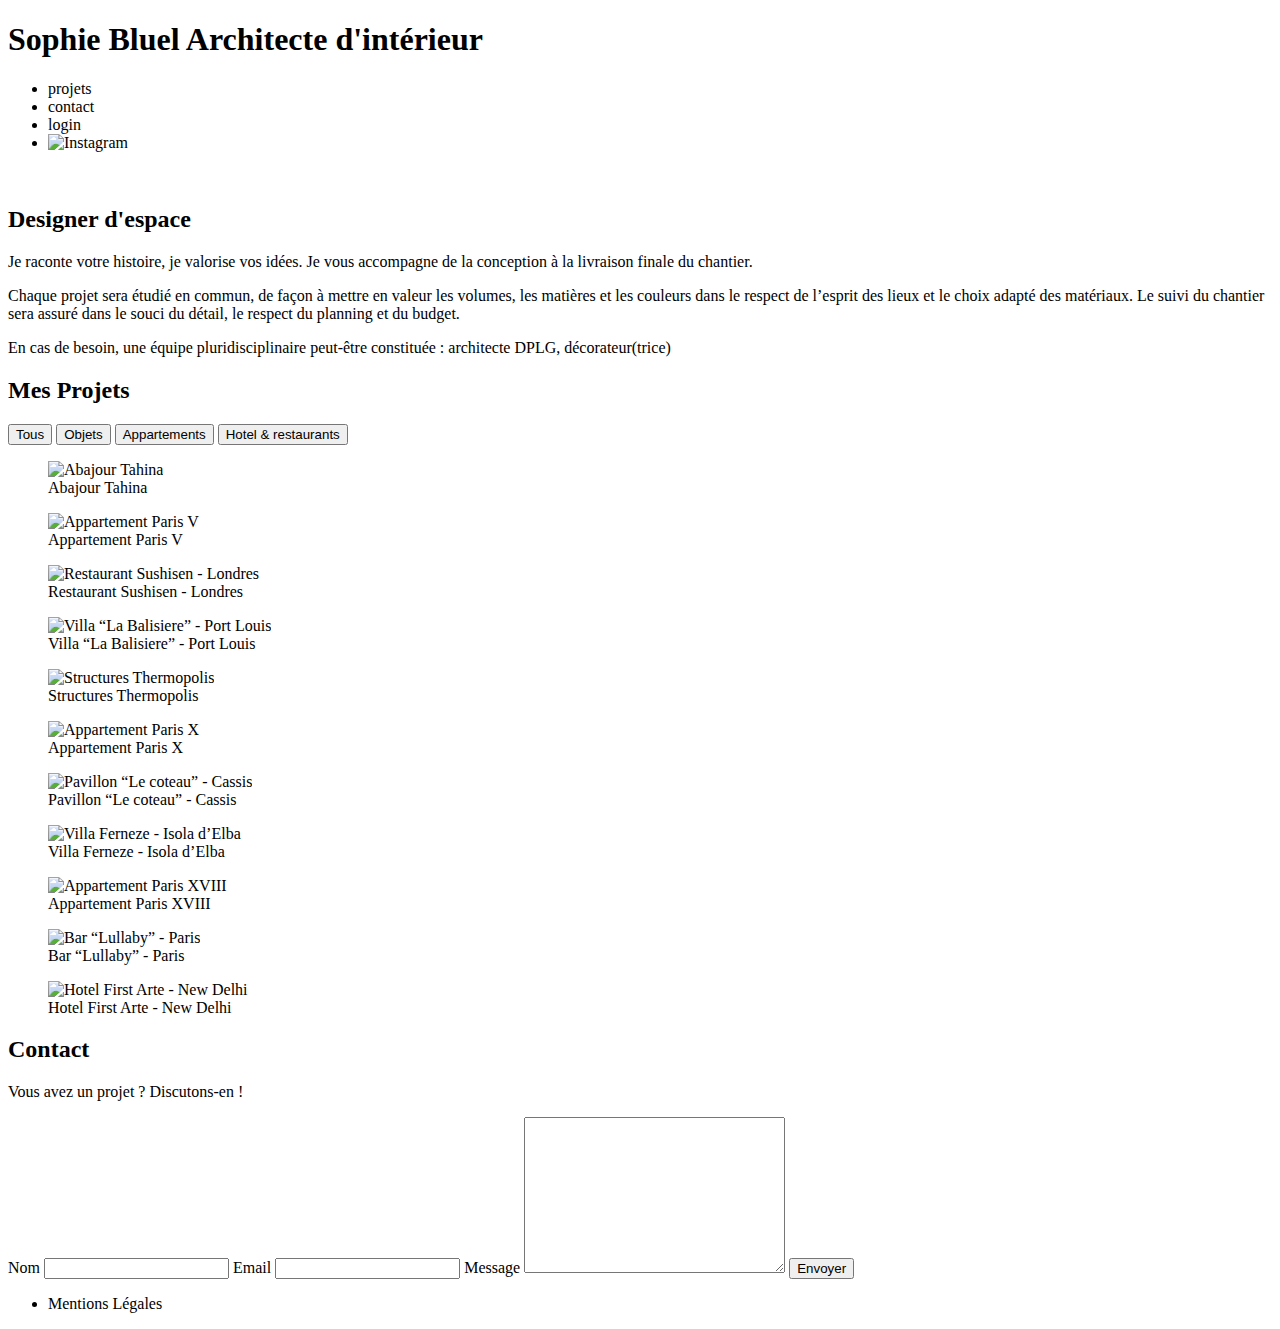
==== FrontEnd/index.html @ 5e9a2320 "récupération des projets depuis le backend + ajout des filtres sur la catégorie" ====
<!DOCTYPE html>
<html lang="fr">
<head>
	<meta charset="UTF-8">
	<title>Sophie Bluel - Architecte d'intérieur</title>
	<meta name="viewport" content="width=device-width, initial-scale=1.0">
	<link rel="preconnect" href="https://fonts.googleapis.com">
	<link rel="preconnect" href="https://fonts.gstatic.com" crossorigin>
	<link href="https://fonts.googleapis.com/css2?family=Syne:wght@700;800&family=Work+Sans&display=swap" rel="stylesheet">
	<meta name="description" content="">
	<link rel="stylesheet" href="./assets/style.css">
	<script src="script.js"></script>
</head>
<body>
<header>
	<h1>Sophie Bluel <span>Architecte d'intérieur</span></h1>
	<nav>
		<ul>
			<li>projets</li>
			<li>contact</li>
			<li>login</li>
			<li><img src="./assets/icons/instagram.png" alt="Instagram"></li>
		</ul>
	</nav>
</header>
<main>
	<section id="introduction">
		<figure>
			<img src="./assets/images/sophie-bluel.png" alt="">
		</figure>
		<article>
			<h2>Designer d'espace</h2>
			<p>Je raconte votre histoire, je valorise vos idées. Je vous accompagne de la conception à la livraison finale du chantier.</p>
			<p>Chaque projet sera étudié en commun, de façon à mettre en valeur les volumes, les matières et les couleurs dans le respect de l’esprit des lieux et le choix adapté des matériaux. Le suivi du chantier sera assuré dans le souci du détail, le respect du planning et du budget.</p>
			<p>En cas de besoin, une équipe pluridisciplinaire peut-être constituée : architecte DPLG, décorateur(trice)</p>
		</article>
	</section>
	<section id="portfolio">
		<h2>Mes Projets</h2>
			<button class="btn-filter all">Tous</button>
			<button class="btn-filter object">Objets</button>
			<button class="btn-filter apartment">Appartements</button>
			<button class="btn-filter hotel">Hotel & restaurants</button>
		<div class="gallery">
			<figure>
				<img src="assets/images/abajour-tahina.png" alt="Abajour Tahina">
				<figcaption>Abajour Tahina</figcaption>
			</figure>
			<figure>
				<img src="assets/images/appartement-paris-v.png" alt="Appartement Paris V">
				<figcaption>Appartement Paris V</figcaption>
			</figure>
			<figure>
				<img src="assets/images/restaurant-sushisen-londres.png" alt="Restaurant Sushisen - Londres">
				<figcaption>Restaurant Sushisen - Londres</figcaption>
			</figure>
			<figure>
				<img src="assets/images/la-balisiere.png" alt="Villa “La Balisiere” - Port Louis">
				<figcaption>Villa “La Balisiere” - Port Louis</figcaption>
			</figure>
			<figure>
				<img src="assets/images/structures-thermopolis.png" alt="Structures Thermopolis">
				<figcaption>Structures Thermopolis</figcaption>
			</figure>
			<figure>
				<img src="assets/images/appartement-paris-x.png" alt="Appartement Paris X">
				<figcaption>Appartement Paris X</figcaption>
			</figure>
			<figure>
				<img src="assets/images/le-coteau-cassis.png" alt="Pavillon “Le coteau” - Cassis">
				<figcaption>Pavillon “Le coteau” - Cassis</figcaption>
			</figure>
			<figure>
				<img src="assets/images/villa-ferneze.png" alt="Villa Ferneze - Isola d’Elba">
				<figcaption>Villa Ferneze - Isola d’Elba</figcaption>
			</figure>
			<figure>
				<img src="assets/images/appartement-paris-xviii.png" alt="Appartement Paris XVIII">
				<figcaption>Appartement Paris XVIII</figcaption>
			</figure>
			<figure>
				<img src="assets/images/bar-lullaby-paris.png" alt="Bar “Lullaby” - Paris">
				<figcaption>Bar “Lullaby” - Paris</figcaption>
			</figure>
			<figure>
				<img src="assets/images/hotel-first-arte-new-delhi.png" alt="Hotel First Arte - New Delhi">
				<figcaption>Hotel First Arte - New Delhi</figcaption>
			</figure>
		</div>
	</section>
	<section id="contact">
		<h2>Contact</h2>
		<p>Vous avez un projet ? Discutons-en !</p>
		<form action="#" method="post">
			<label for="name">Nom</label>
			<input type="text" name="name" id="name">
			<label for="email">Email</label>
			<input type="email" name="email" id="email">
			<label for="message">Message</label>
			<textarea name="message" id="message" cols="30" rows="10"></textarea>
			<input type="submit" value="Envoyer">
		</form>
	</section>
</main>

<footer>
	<nav>
		<ul>
			<li>Mentions Légales</li>
		</ul>
	</nav>
</footer>
</body>
</html>
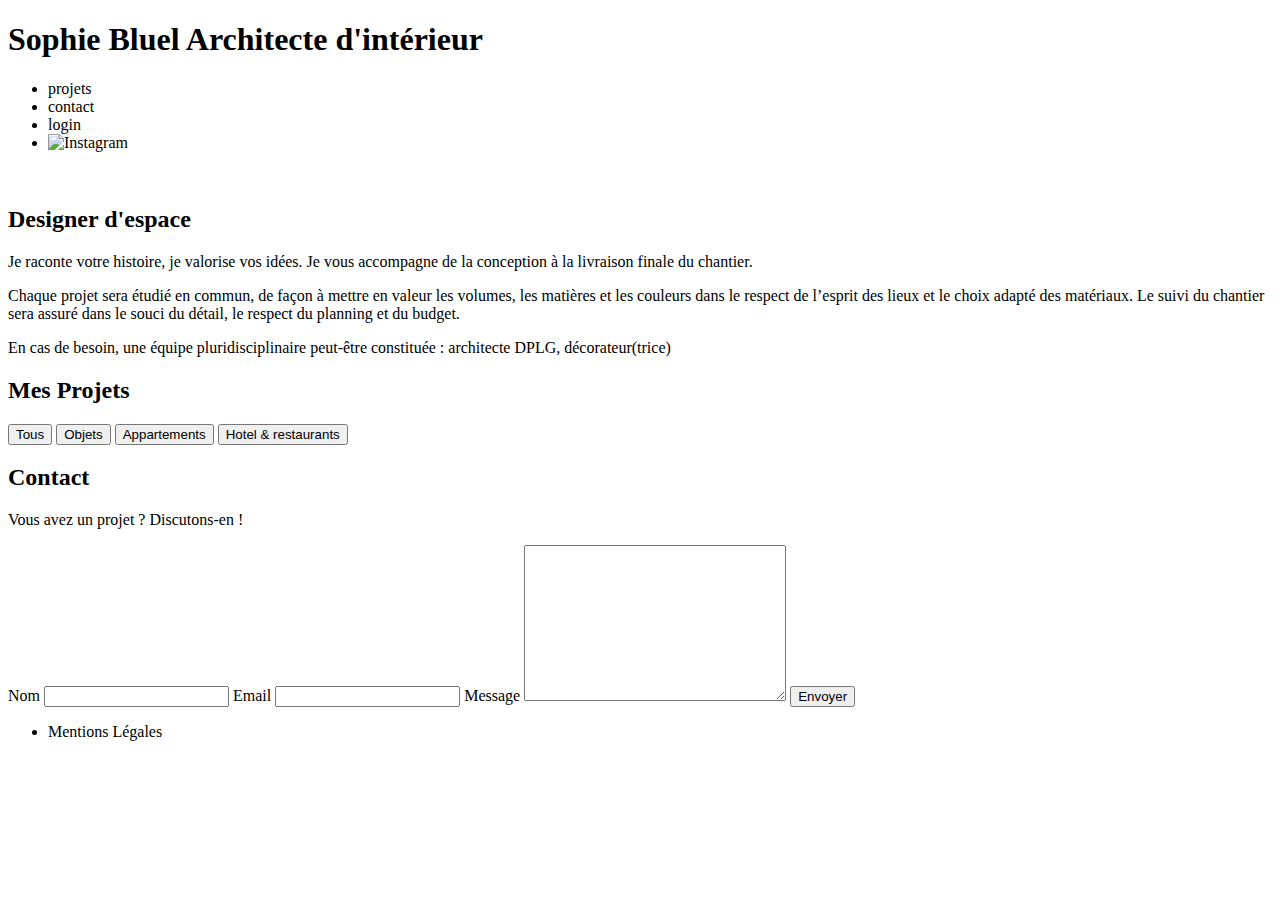
==== commit 5540413d: "réalisation étape 1.1 récupération des travaux depuis le back-end + création dossier JS dans le doss" ====
--- a/FrontEnd/index.html
+++ b/FrontEnd/index.html
@@ -9,7 +9,7 @@
 	<link href="https://fonts.googleapis.com/css2?family=Syne:wght@700;800&family=Work+Sans&display=swap" rel="stylesheet">
 	<meta name="description" content="">
 	<link rel="stylesheet" href="./assets/style.css">
-	<script src="script.js"></script>
+	<script src="script.js" defer></script>
 </head>
 <body>
 <header>
@@ -42,7 +42,7 @@
 			<button class="btn-filter apartment">Appartements</button>
 			<button class="btn-filter hotel">Hotel & restaurants</button>
 		<div class="gallery">
-			<figure>
+			<!--<figure>
 				<img src="assets/images/abajour-tahina.png" alt="Abajour Tahina">
 				<figcaption>Abajour Tahina</figcaption>
 			</figure>
@@ -85,7 +85,7 @@
 			<figure>
 				<img src="assets/images/hotel-first-arte-new-delhi.png" alt="Hotel First Arte - New Delhi">
 				<figcaption>Hotel First Arte - New Delhi</figcaption>
-			</figure>
+			</figure>-->
 		</div>
 	</section>
 	<section id="contact">
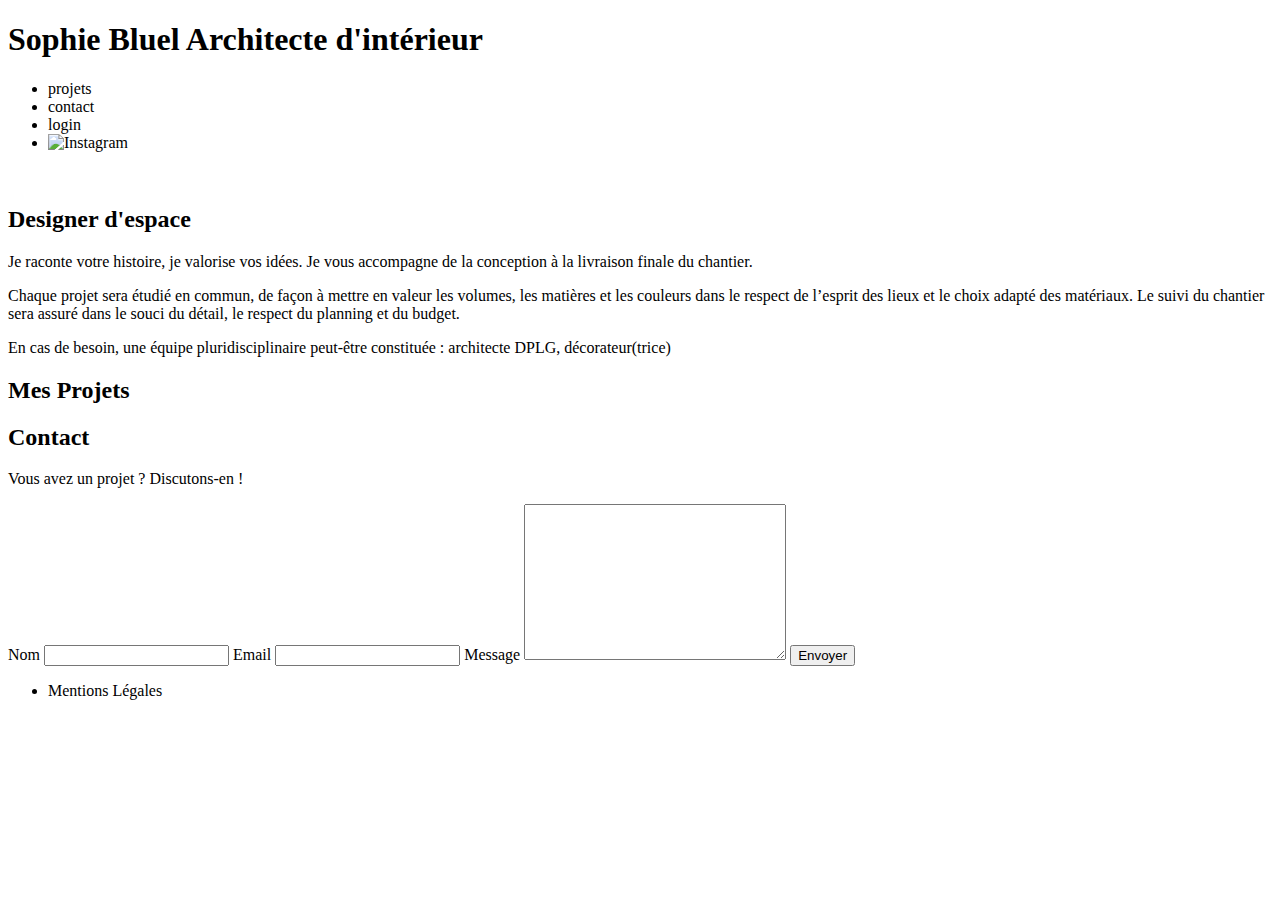
==== commit c5c896a6: "réalisation étape 1.2 réalisation du filtre des travaux" ====
--- a/FrontEnd/index.html
+++ b/FrontEnd/index.html
@@ -9,7 +9,7 @@
 	<link href="https://fonts.googleapis.com/css2?family=Syne:wght@700;800&family=Work+Sans&display=swap" rel="stylesheet">
 	<meta name="description" content="">
 	<link rel="stylesheet" href="./assets/style.css">
-	<script src="script.js" defer></script>
+	<script src="/FrontEnd/JS/script.js" defer></script>
 </head>
 <body>
 <header>
@@ -37,10 +37,7 @@
 	</section>
 	<section id="portfolio">
 		<h2>Mes Projets</h2>
-			<button class="btn-filter all">Tous</button>
-			<button class="btn-filter object">Objets</button>
-			<button class="btn-filter apartment">Appartements</button>
-			<button class="btn-filter hotel">Hotel & restaurants</button>
+		<div class="filters"></div>
 		<div class="gallery">
 			<!--<figure>
 				<img src="assets/images/abajour-tahina.png" alt="Abajour Tahina">
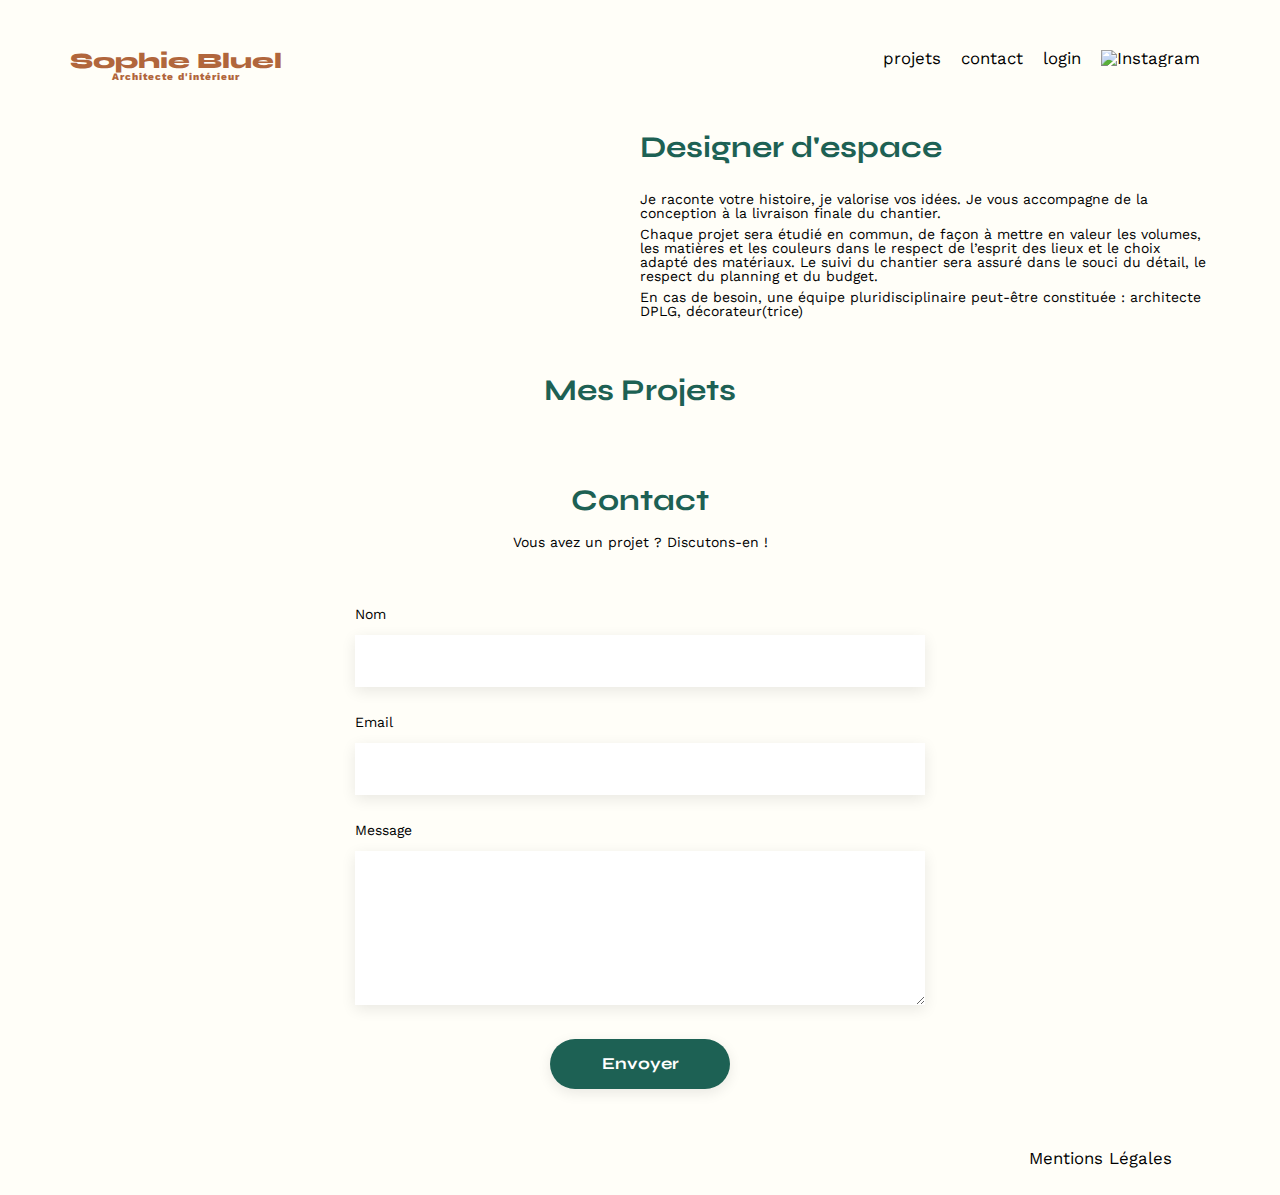
==== commit 54b132c2: "realisation étape 2.1 : Intégration du design de la page de formulaire" ====
--- a/FrontEnd/index.html
+++ b/FrontEnd/index.html
@@ -9,20 +9,21 @@
 	<link href="https://fonts.googleapis.com/css2?family=Syne:wght@700;800&family=Work+Sans&display=swap" rel="stylesheet">
 	<meta name="description" content="">
 	<link rel="stylesheet" href="./assets/style.css">
+	<link rel="stylesheet" href="./assets/login.css">
 	<script src="/FrontEnd/JS/script.js" defer></script>
 </head>
 <body>
-<header>
-	<h1>Sophie Bluel <span>Architecte d'intérieur</span></h1>
-	<nav>
-		<ul>
-			<li>projets</li>
-			<li>contact</li>
-			<li>login</li>
-			<li><img src="./assets/icons/instagram.png" alt="Instagram"></li>
-		</ul>
-	</nav>
-</header>
+	<header>
+		<a href="/FrontEnd/index.html"><h1>Sophie Bluel <span>Architecte d'intérieur</span></h1></a>
+		<nav>
+			<ul>
+				<li><a href="#portfolio">projets</a></li>
+				<li><a href="#contact">contact</a></li>
+				<li> <a href="/FrontEnd/login.html">login</a></li>
+				<li><img src="./assets/icons/instagram.png" alt="Instagram"></li>
+			</ul>
+		</nav>
+	</header>
 <main>
 	<section id="introduction">
 		<figure>
--- a/FrontEnd/assets/style.css
+++ b/FrontEnd/assets/style.css
@@ -0,0 +1,199 @@
+/* http://meyerweb.com/eric/tools/css/reset/
+   v2.0 | 20110126
+   License: none (public domain)
+*/
+
+html, body, div, span, applet, object, iframe,
+h1, h2, h3, h4, h5, h6, p, blockquote, pre,
+a, abbr, acronym, address, big, cite, code,
+del, dfn, em, img, ins, kbd, q, s, samp,
+small, strike, strong, sub, sup, tt, var,
+b, u, i, center,
+dl, dt, dd, ol, ul, li,
+fieldset, form, label, legend,
+table, caption, tbody, tfoot, thead, tr, th, td,
+article, aside, canvas, details, embed,
+figure, figcaption, footer, header, hgroup,
+menu, nav, output, ruby, section, summary,
+time, mark, audio, video {
+	margin: 0;
+	padding: 0;
+	border: 0;
+	font-size: 100%;
+	font: inherit;
+	vertical-align: baseline;
+}
+/* HTML5 display-role reset for older browsers */
+article, aside, details, figcaption, figure,
+footer, header, hgroup, menu, nav, section {
+	display: block;
+}
+body {
+	line-height: 1;
+	background-color: #FFFEF8;
+}
+ol, ul {
+	list-style: none;
+}
+blockquote, q {
+	quotes: none;
+}
+blockquote:before, blockquote:after,
+q:before, q:after {
+	content: '';
+	content: none;
+}
+table {
+	border-collapse: collapse;
+	border-spacing: 0;
+}
+/** end reset css**/
+body {
+	max-width: 1140px;
+	margin:auto;
+	font-family: 'Work Sans' ;
+	font-size: 14px;
+}
+header {
+	display: flex;
+	justify-content: space-between;
+	margin: 50px 0
+}
+section {
+	margin: 50px 0
+}
+
+h1{
+	display: flex;
+	flex-direction: column;
+	font-family: 'Syne';
+	font-size: 22px;
+	font-weight: 800;
+	color: #B1663C
+}
+
+h1 > span {
+	font-family: 'Work Sans';
+	font-size:10px;
+	letter-spacing: 0.1em;
+;
+}
+
+h2{
+	font-family: 'Syne';
+	font-weight: 700;
+	font-size: 30px;
+	color: #1D6154
+}
+nav ul {
+	display: flex;
+	align-items: center;
+	list-style-type: none;
+
+}
+nav li {
+	padding: 0 10px;
+	font-size: 1.2em;
+}
+
+ul li a:hover {
+	color: #B1663C;
+}
+#introduction {
+	display: flex;
+	align-items: center;
+}
+#introduction figure {
+	flex: 1
+}
+#introduction img {
+	display: block;
+	margin: auto;
+	width: 80%;
+}
+
+#introduction article {
+	flex: 1
+}
+#introduction h2 {
+	margin-bottom: 1em;
+}
+
+#introduction p {
+	margin-bottom: 0.5em;
+}
+#portfolio h2 {
+	text-align: center;
+	margin-bottom: 1em;
+}
+.gallery {
+	width: 100%;
+	display: grid;
+	grid-template-columns: 1fr 1fr 1fr;
+	grid-column-gap: 20px;
+	grid-row-gap: 20px;
+}
+
+.gallery img {
+	width: 100%;
+
+}
+#contact {
+	width: 50%;
+margin: auto;
+}
+#contact > * {
+	text-align: center;
+
+}
+#contact h2{
+	margin-bottom: 20px;
+}
+#contact form {
+	text-align: left;
+	margin-top:30px;
+	display: flex;
+	flex-direction: column;
+}
+
+#contact input {
+	height: 50px;
+	font-size: 1.2em;
+	border: none;
+	box-shadow: 0px 4px 14px rgba(0, 0, 0, 0.09);
+}
+#contact label {
+	margin: 2em 0 1em 0;
+}
+#contact textarea {
+	border: none;
+	box-shadow: 0px 4px 14px rgba(0, 0, 0, 0.09);
+}
+
+input[type="submit"]{
+	font-family: 'Syne';
+	font-weight: 700;
+	color: white;
+	background-color: #1D6154;
+	margin : 2em auto ;
+	width: 180px;
+	text-align: center;
+	border-radius: 60px ;
+}
+
+footer nav ul {
+	display: flex;
+	justify-content: flex-end;
+	margin: 2em
+}
+
+/* modifie l'apparence des liens dans le header */
+
+header a {
+	text-decoration: none;
+}
+
+header nav ul li a {
+	color: black;
+}
+
--- a/FrontEnd/assets/login.css
+++ b/FrontEnd/assets/login.css
@@ -0,0 +1,74 @@
+html, .login-body{
+    height: 100%;
+    margin: 0;
+    display: flex;
+    justify-content: center;
+}
+
+.login-body {
+    display: flex;
+    flex-direction: column;
+    min-height: 100vh;
+    width: 100%;
+    max-width: 1200px;
+}
+
+.login-content {
+    flex: 1;
+    display: flex;
+    flex-direction: column;
+    justify-content: center;
+}
+
+.content {
+    flex: 1;
+}
+
+.login-section h2, a {
+    text-align: center;
+}
+
+
+.login-form {
+    display: flex;
+    flex-direction: column;
+    width: 30%;
+    margin: auto;
+}
+
+.login-form label {
+    padding-top: 30px;
+    font-size: small;
+}
+
+.login-form input {
+    height: 35px;
+    margin-top: 5px;
+    border: none;
+    box-shadow:0px 4px 14px rgba(0, 0, 0, 0.09) ;
+}
+
+.login-form input[type="submit"] {
+    margin-top: 30px;
+    height: 40px;
+    width:150px;
+}
+
+.login-form a {
+    color: black;
+}
+
+.login-footer {
+    background-color: white;
+    display: flex;
+    justify-content: flex-end;
+    margin-top: auto;
+    width: 100%;
+    position: absolute;
+    left: 0;
+    bottom: 0;
+}
+
+.login-footer nav li {
+    padding: 0 200px 0 0;
+}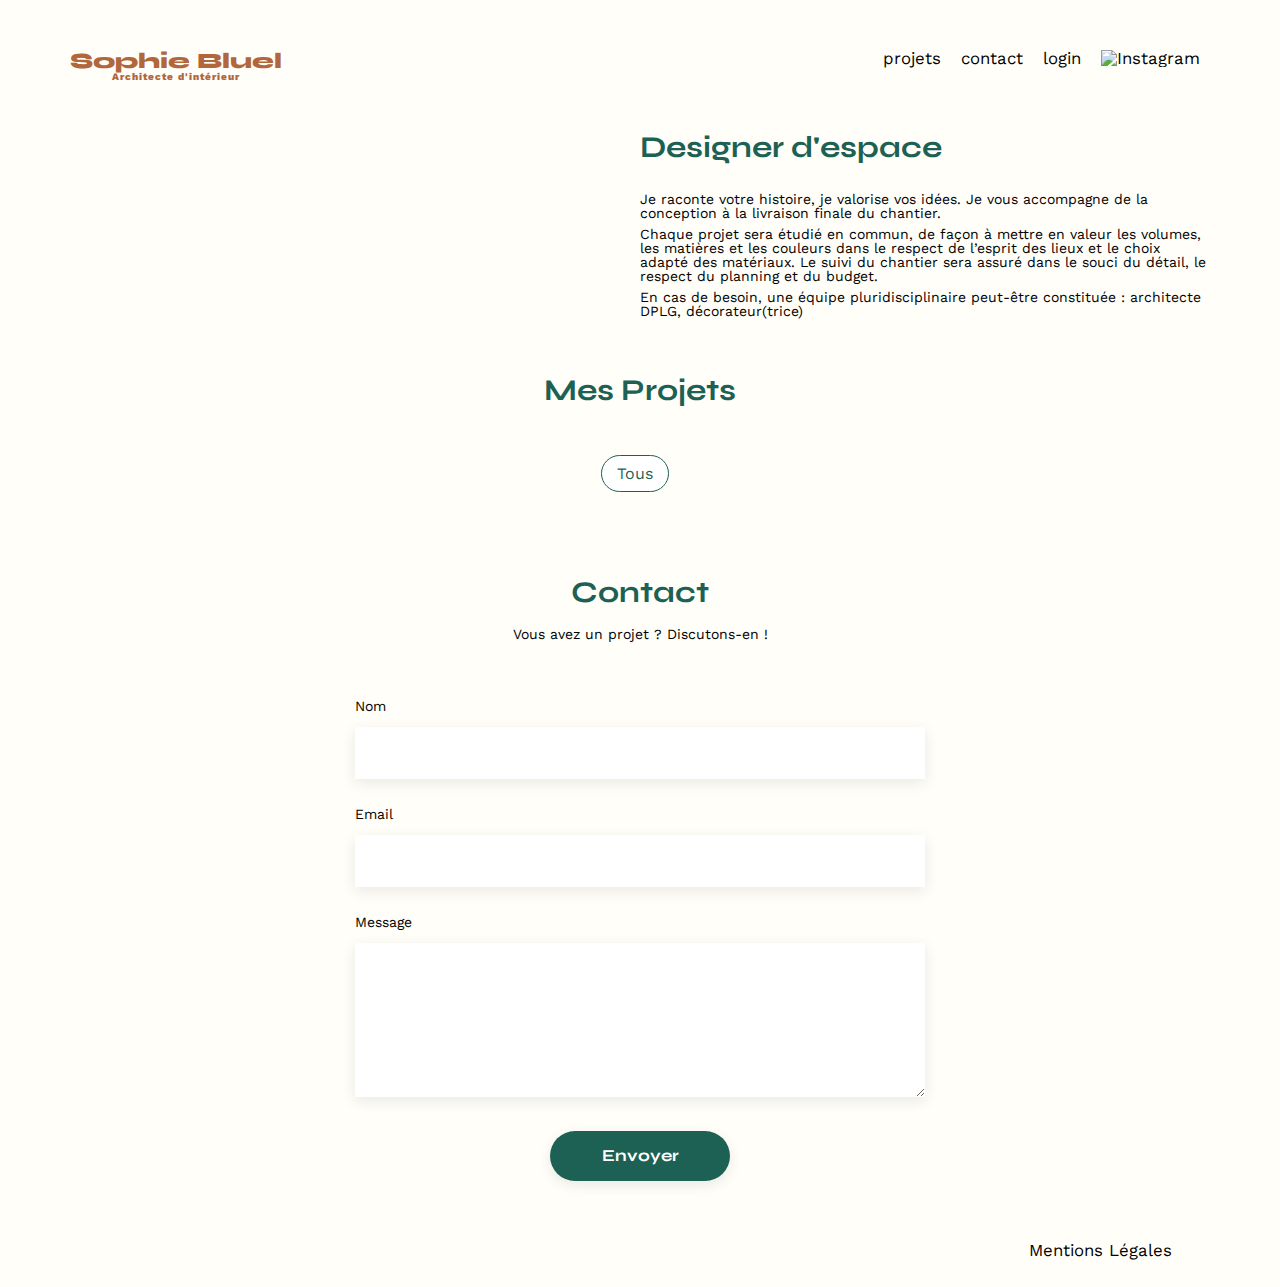
==== commit 350e8452: "finalisationréalisation étape 3.3 : envoi d'un nouveau projet au back-end via le formulaire de la mo" ====
--- a/FrontEnd/index.html
+++ b/FrontEnd/index.html
@@ -10,16 +10,17 @@
 	<meta name="description" content="">
 	<link rel="stylesheet" href="./assets/style.css">
 	<link rel="stylesheet" href="./assets/login.css">
-	<script src="/FrontEnd/JS/script.js" defer></script>
+	<script src="./JS/login.js" defer></script>
+	<script src="./JS/script.js" defer></script>
 </head>
 <body>
 	<header>
-		<a href="/FrontEnd/index.html"><h1>Sophie Bluel <span>Architecte d'intérieur</span></h1></a>
+		<a href="index.html"><h1>Sophie Bluel <span>Architecte d'intérieur</span></h1></a>
 		<nav>
 			<ul>
 				<li><a href="#portfolio">projets</a></li>
 				<li><a href="#contact">contact</a></li>
-				<li> <a href="/FrontEnd/login.html">login</a></li>
+				<li> <a href="login.html">login</a></li>
 				<li><img src="./assets/icons/instagram.png" alt="Instagram"></li>
 			</ul>
 		</nav>
--- a/FrontEnd/assets/style.css
+++ b/FrontEnd/assets/style.css
@@ -197,3 +197,35 @@
 	color: black;
 }
 
+/* boutons de filtre */
+/* Styles de base pour tous les boutons de filtre */
+.filters {
+	display: flex;
+	justify-content: center;
+}
+
+.filter-btn {
+	font-family: 'Work Sans';
+	margin: 20px 0 35px 0;
+    background-color: #fff; /* Couleur de fond des boutons */
+    border: 1px solid #1D6154; /* Bordure fine et légère */
+    border-radius: 30px; /* Bordures arrondies */
+    padding: 8px 15px; /* Espacement interne (padding) */
+    margin-right: 10px; /* Espacement entre les boutons */
+    font-size: 16px; /* Taille du texte */
+    color: #1D6154; /* Couleur du texte */
+    cursor: pointer; /* Curseur en forme de main au survol */
+    transition: background-color 0.3s, color 0.3s; /* Transition douce pour les changements de style */
+}
+
+/* Effets au survol */
+.filter-btn:hover, .filter-btn.active{
+    background-color: #1D6154; /* Couleur de fond au survol */
+    color: #fff; /* Couleur du texte au survol */
+}
+
+/* Effets au focus */
+.filter-btn:focus {
+    outline: none; /* Supprime le contour par défaut du focus */
+    /*box-shadow: 0 0 0 4px rgba(0, 123, 255, 0.25); /* Ajoute une ombre pour indiquer le focus */
+}